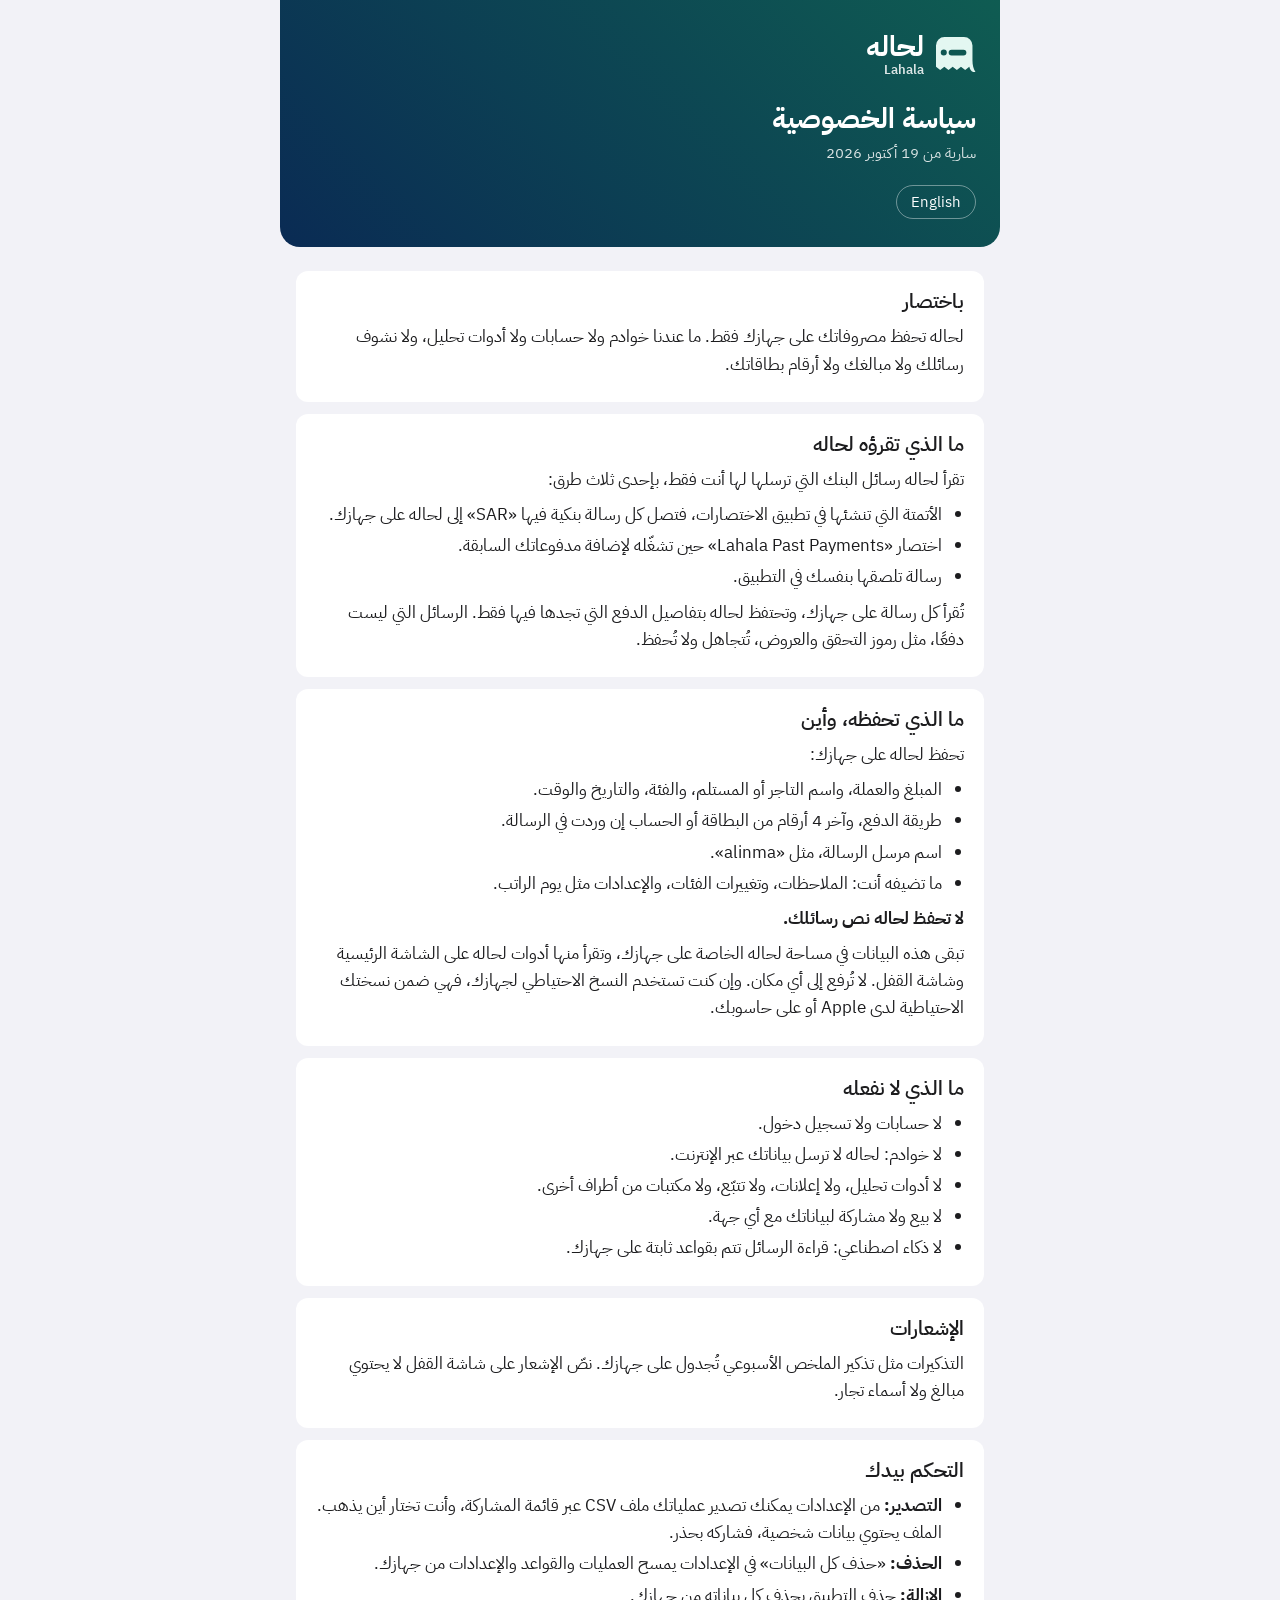
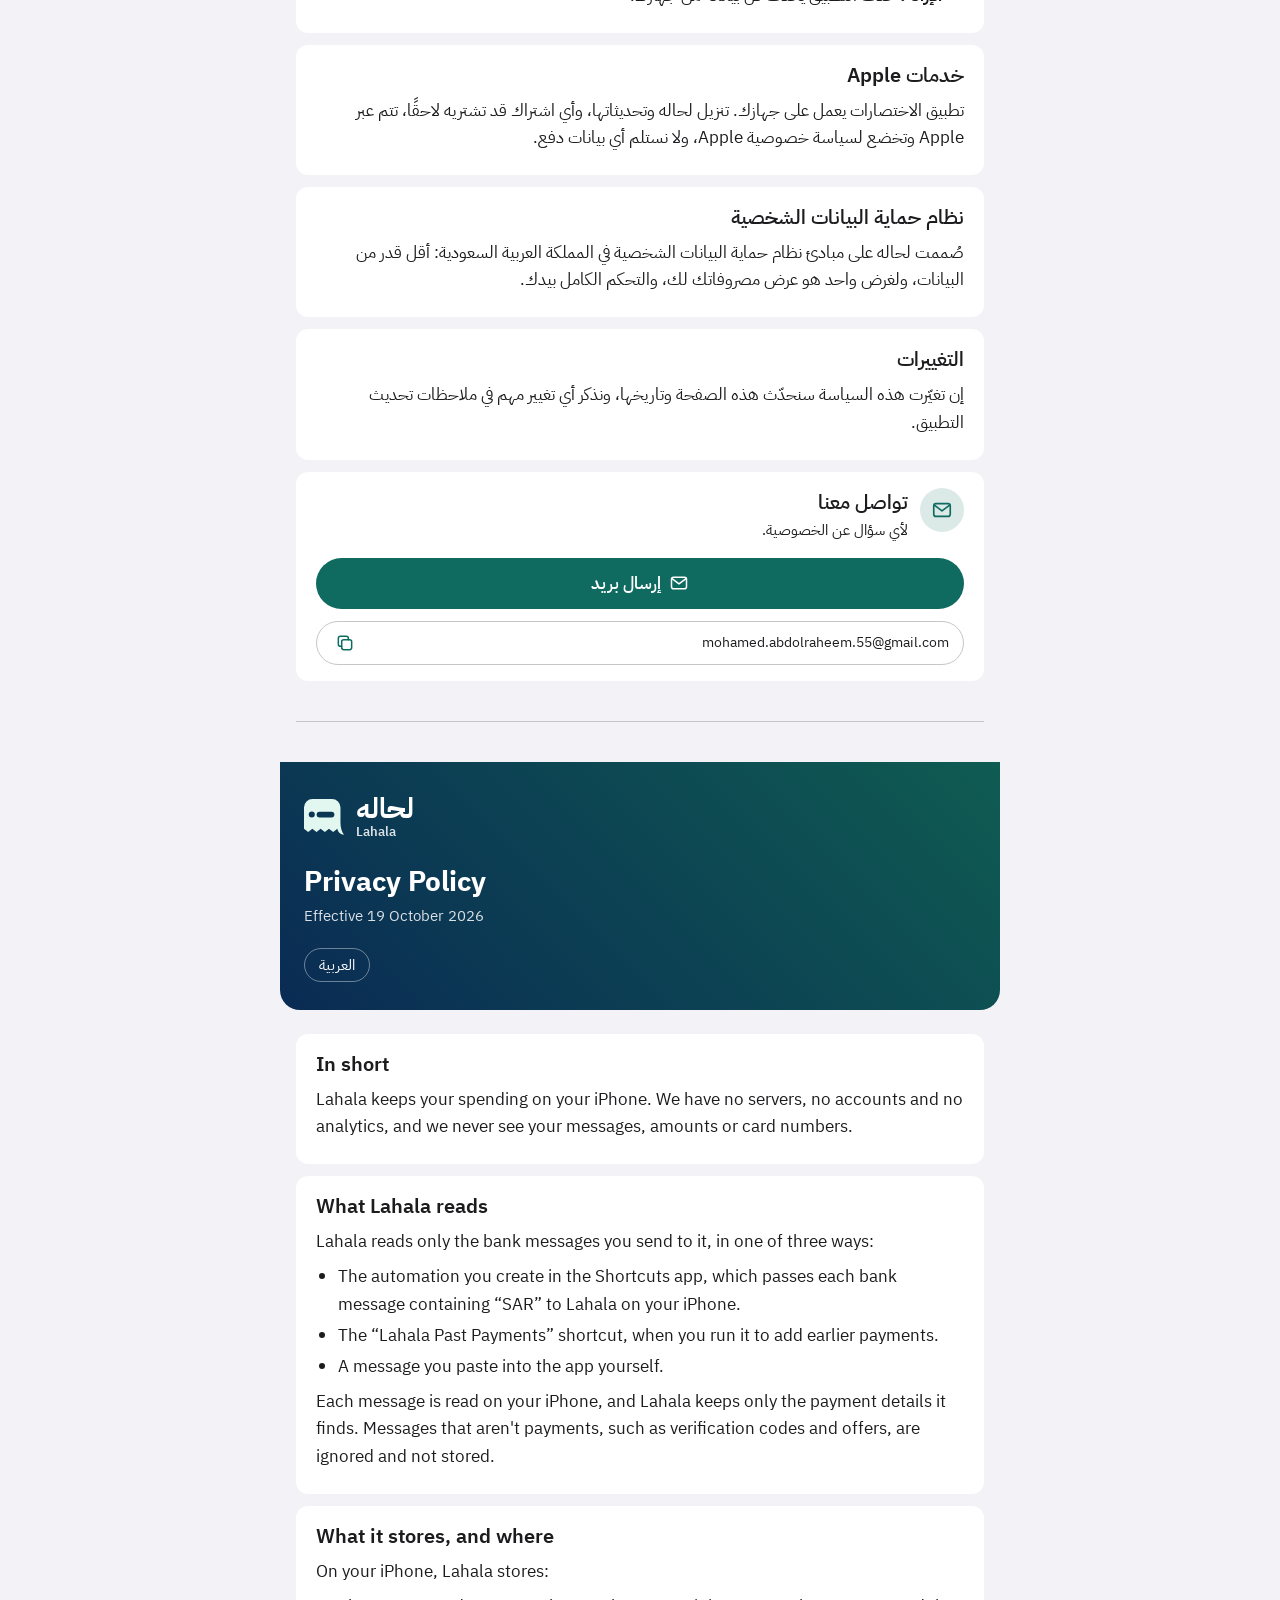
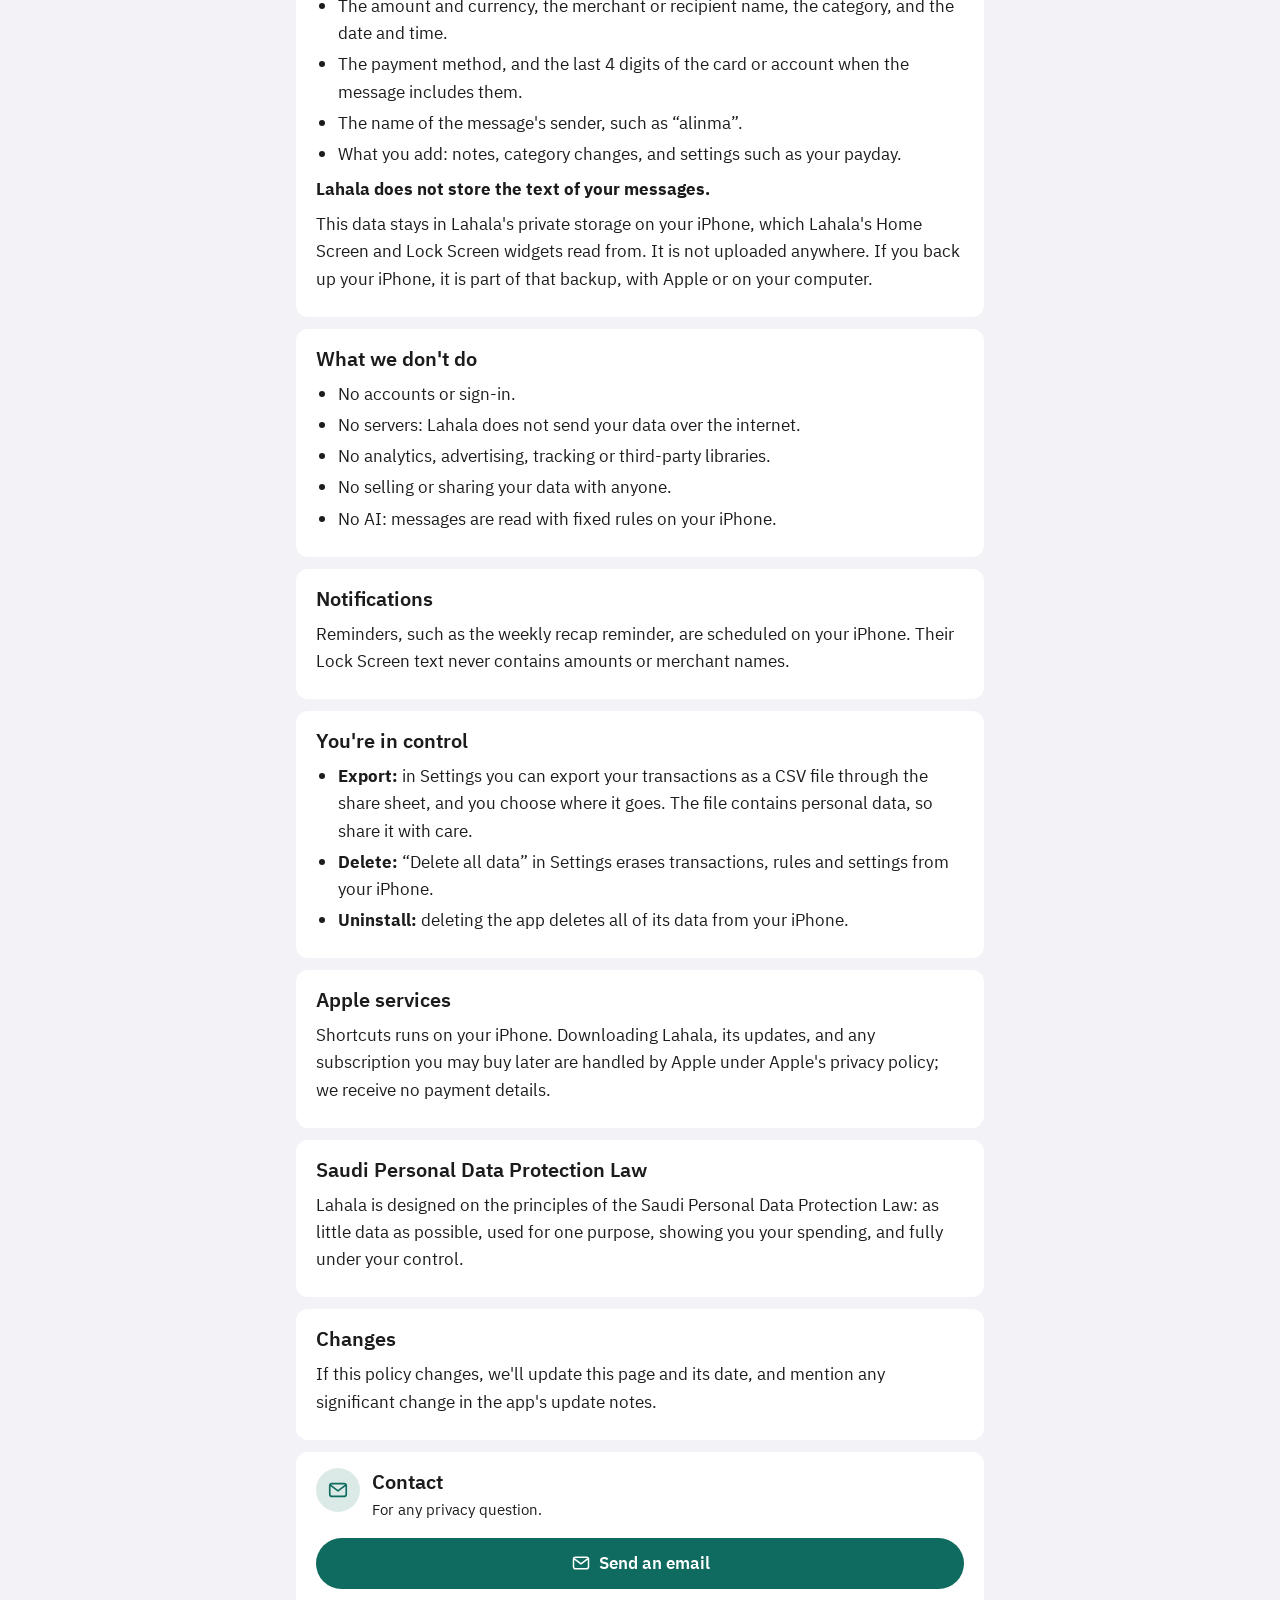
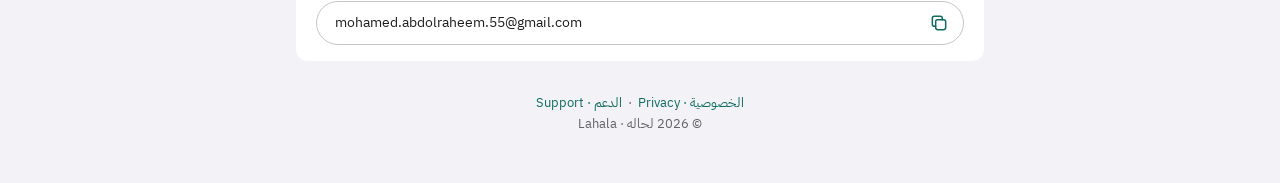
==== privacy/index.html @ e73dec68 "Privacy policy and support pages for Lahala" ====
<!doctype html>
<html lang="ar" dir="rtl">
<head>
<meta charset="utf-8">
<meta name="viewport" content="width=device-width, initial-scale=1">
<title>سياسة الخصوصية · لحاله | Lahala Privacy Policy</title>
<meta name="description" content="لحاله تحفظ مصروفاتك على جهازك فقط. Lahala keeps your spending on your iPhone.">
<link rel="preconnect" href="https://fonts.googleapis.com">
<link rel="preconnect" href="https://fonts.gstatic.com" crossorigin>
<link href="https://fonts.googleapis.com/css2?family=IBM+Plex+Sans+Arabic:wght@400;500;600;700&display=swap" rel="stylesheet">
<link rel="stylesheet" href="../assets/style.css">
</head>
<body>
<div class="page">

<main id="ar" dir="rtl" lang="ar">
  <header class="hero">
    <a class="brand" href="../">
      <svg viewBox="183 212 658 588" aria-hidden="true"><path fill-rule="evenodd" transform="translate(-29 0)" d="M 352 212 H 672 A 140 140 0 0 1 812 352 V 600 C 812 680 830 750 870 800 C 810 795 772 760 760 700 L 692 756 L 623 700 L 555 756 L 486 700 L 418 756 L 349 700 L 281 756 L 212 700 V 352 A 140 140 0 0 1 352 212 Z M 468 420 H 664 A 48 48 0 0 1 664 516 H 468 A 48 48 0 0 1 468 420 Z M 290 468 A 50 50 0 1 0 390 468 A 50 50 0 1 0 290 468 Z"/></svg>
      <span class="wordmark"><span class="ar">لحاله</span><span class="en">Lahala</span></span>
    </a>
    <h1>سياسة الخصوصية</h1>
    <p>سارية من 19 أكتوبر 2026</p>
    <nav class="lang-switch"><a href="#en" lang="en">English</a></nav>
  </header>

  <section class="card">
    <h2>باختصار</h2>
    <p>لحاله تحفظ مصروفاتك على جهازك فقط. ما عندنا خوادم ولا حسابات ولا أدوات تحليل، ولا نشوف رسائلك ولا مبالغك ولا أرقام بطاقاتك.</p>
  </section>

  <section class="card">
    <h2>ما الذي تقرؤه لحاله</h2>
    <p>تقرأ لحاله رسائل البنك التي ترسلها لها أنت فقط، بإحدى ثلاث طرق:</p>
    <ul>
      <li>الأتمتة التي تنشئها في تطبيق الاختصارات، فتصل كل رسالة بنكية فيها «SAR» إلى لحاله على جهازك.</li>
      <li>اختصار «<span class="ltr">Lahala Past Payments</span>» حين تشغّله لإضافة مدفوعاتك السابقة.</li>
      <li>رسالة تلصقها بنفسك في التطبيق.</li>
    </ul>
    <p>تُقرأ كل رسالة على جهازك، وتحتفظ لحاله بتفاصيل الدفع التي تجدها فيها فقط. الرسائل التي ليست دفعًا، مثل رموز التحقق والعروض، تُتجاهل ولا تُحفظ.</p>
  </section>

  <section class="card">
    <h2>ما الذي تحفظه، وأين</h2>
    <p>تحفظ لحاله على جهازك:</p>
    <ul>
      <li>المبلغ والعملة، واسم التاجر أو المستلم، والفئة، والتاريخ والوقت.</li>
      <li>طريقة الدفع، وآخر 4 أرقام من البطاقة أو الحساب إن وردت في الرسالة.</li>
      <li>اسم مرسل الرسالة، مثل «alinma».</li>
      <li>ما تضيفه أنت: الملاحظات، وتغييرات الفئات، والإعدادات مثل يوم الراتب.</li>
    </ul>
    <p><strong>لا تحفظ لحاله نص رسائلك.</strong></p>
    <p>تبقى هذه البيانات في مساحة لحاله الخاصة على جهازك، وتقرأ منها أدوات لحاله على الشاشة الرئيسية وشاشة القفل. لا تُرفع إلى أي مكان. وإن كنت تستخدم النسخ الاحتياطي لجهازك، فهي ضمن نسختك الاحتياطية لدى Apple أو على حاسوبك.</p>
  </section>

  <section class="card">
    <h2>ما الذي لا نفعله</h2>
    <ul>
      <li>لا حسابات ولا تسجيل دخول.</li>
      <li>لا خوادم: لحاله لا ترسل بياناتك عبر الإنترنت.</li>
      <li>لا أدوات تحليل، ولا إعلانات، ولا تتبّع، ولا مكتبات من أطراف أخرى.</li>
      <li>لا بيع ولا مشاركة لبياناتك مع أي جهة.</li>
      <li>لا ذكاء اصطناعي: قراءة الرسائل تتم بقواعد ثابتة على جهازك.</li>
    </ul>
  </section>

  <section class="card">
    <h2>الإشعارات</h2>
    <p>التذكيرات مثل تذكير الملخص الأسبوعي تُجدول على جهازك. نصّ الإشعار على شاشة القفل لا يحتوي مبالغ ولا أسماء تجار.</p>
  </section>

  <section class="card">
    <h2>التحكم بيدك</h2>
    <ul>
      <li><strong>التصدير:</strong> من الإعدادات يمكنك تصدير عملياتك ملف CSV عبر قائمة المشاركة، وأنت تختار أين يذهب. الملف يحتوي بيانات شخصية، فشاركه بحذر.</li>
      <li><strong>الحذف:</strong> «حذف كل البيانات» في الإعدادات يمسح العمليات والقواعد والإعدادات من جهازك.</li>
      <li><strong>الإزالة:</strong> حذف التطبيق يحذف كل بياناته من جهازك.</li>
    </ul>
  </section>

  <section class="card">
    <h2>خدمات Apple</h2>
    <p>تطبيق الاختصارات يعمل على جهازك. تنزيل لحاله وتحديثاتها، وأي اشتراك قد تشتريه لاحقًا، تتم عبر Apple وتخضع لسياسة خصوصية Apple، ولا نستلم أي بيانات دفع.</p>
  </section>

  <section class="card">
    <h2>نظام حماية البيانات الشخصية</h2>
    <p>صُممت لحاله على مبادئ نظام حماية البيانات الشخصية في المملكة العربية السعودية: أقل قدر من البيانات، ولغرض واحد هو عرض مصروفاتك لك، والتحكم الكامل بيدك.</p>
  </section>

  <section class="card">
    <h2>التغييرات</h2>
    <p>إن تغيّرت هذه السياسة سنحدّث هذه الصفحة وتاريخها، ونذكر أي تغيير مهم في ملاحظات تحديث التطبيق.</p>
  </section>

  <section class="card contact">
    <div class="contact-head">
      <span class="icon-circle"><svg viewBox="0 0 24 24" fill="none" stroke="currentColor" stroke-width="1.8" stroke-linecap="round" stroke-linejoin="round" aria-hidden="true"><rect x="3" y="5" width="18" height="14" rx="2.5"/><path d="m4 7 8 6 8-6"/></svg></span>
      <div><h2>تواصل معنا</h2><p class="muted">لأي سؤال عن الخصوصية.</p></div>
    </div>
    <a class="button block" href="mailto:mohamed.abdolraheem.55@gmail.com?subject=%D9%84%D8%AD%D8%A7%D9%84%D9%87%20-%20%D8%A7%D9%84%D8%AE%D8%B5%D9%88%D8%B5%D9%8A%D8%A9"><svg viewBox="0 0 24 24" fill="none" stroke="currentColor" stroke-width="1.8" stroke-linecap="round" stroke-linejoin="round" aria-hidden="true"><rect x="3" y="5" width="18" height="14" rx="2.5"/><path d="m4 7 8 6 8-6"/></svg><span>إرسال بريد</span></a>
    <button class="email-chip" type="button" data-email="mohamed.abdolraheem.55@gmail.com" data-done="تم النسخ ✓" aria-label="نسخ: mohamed.abdolraheem.55@gmail.com">
      <span class="address">mohamed.abdolraheem.55@gmail.com</span>
      <span class="copy"><svg class="copy-icon" viewBox="0 0 24 24" fill="none" stroke="currentColor" stroke-width="1.8" stroke-linecap="round" stroke-linejoin="round" aria-hidden="true"><rect x="8" y="8" width="12" height="12" rx="2.5"/><path d="M16 8V6.5A2.5 2.5 0 0 0 13.5 4h-7A2.5 2.5 0 0 0 4 6.5v7A2.5 2.5 0 0 0 6.5 16H8"/></svg><svg class="done-icon" viewBox="0 0 24 24" fill="none" stroke="currentColor" stroke-width="2.2" stroke-linecap="round" stroke-linejoin="round" aria-hidden="true"><path d="m5 12.5 4.5 4.5L19 7.5"/></svg></span>
    </button>
    
  </section>
</main>

<hr class="divider">

<section id="en" dir="ltr" lang="en">
  <header class="hero">
    <a class="brand" href="../">
      <svg viewBox="183 212 658 588" aria-hidden="true"><path fill-rule="evenodd" transform="translate(-29 0)" d="M 352 212 H 672 A 140 140 0 0 1 812 352 V 600 C 812 680 830 750 870 800 C 810 795 772 760 760 700 L 692 756 L 623 700 L 555 756 L 486 700 L 418 756 L 349 700 L 281 756 L 212 700 V 352 A 140 140 0 0 1 352 212 Z M 468 420 H 664 A 48 48 0 0 1 664 516 H 468 A 48 48 0 0 1 468 420 Z M 290 468 A 50 50 0 1 0 390 468 A 50 50 0 1 0 290 468 Z"/></svg>
      <span class="wordmark"><span class="ar" lang="ar">لحاله</span><span class="en">Lahala</span></span>
    </a>
    <h1>Privacy Policy</h1>
    <p>Effective 19 October 2026</p>
    <nav class="lang-switch"><a href="#ar" lang="ar">العربية</a></nav>
  </header>

  <section class="card">
    <h2>In short</h2>
    <p>Lahala keeps your spending on your iPhone. We have no servers, no accounts and no analytics, and we never see your messages, amounts or card numbers.</p>
  </section>

  <section class="card">
    <h2>What Lahala reads</h2>
    <p>Lahala reads only the bank messages you send to it, in one of three ways:</p>
    <ul>
      <li>The automation you create in the Shortcuts app, which passes each bank message containing “SAR” to Lahala on your iPhone.</li>
      <li>The “Lahala Past Payments” shortcut, when you run it to add earlier payments.</li>
      <li>A message you paste into the app yourself.</li>
    </ul>
    <p>Each message is read on your iPhone, and Lahala keeps only the payment details it finds. Messages that aren't payments, such as verification codes and offers, are ignored and not stored.</p>
  </section>

  <section class="card">
    <h2>What it stores, and where</h2>
    <p>On your iPhone, Lahala stores:</p>
    <ul>
      <li>The amount and currency, the merchant or recipient name, the category, and the date and time.</li>
      <li>The payment method, and the last 4 digits of the card or account when the message includes them.</li>
      <li>The name of the message's sender, such as “alinma”.</li>
      <li>What you add: notes, category changes, and settings such as your payday.</li>
    </ul>
    <p><strong>Lahala does not store the text of your messages.</strong></p>
    <p>This data stays in Lahala's private storage on your iPhone, which Lahala's Home Screen and Lock Screen widgets read from. It is not uploaded anywhere. If you back up your iPhone, it is part of that backup, with Apple or on your computer.</p>
  </section>

  <section class="card">
    <h2>What we don't do</h2>
    <ul>
      <li>No accounts or sign-in.</li>
      <li>No servers: Lahala does not send your data over the internet.</li>
      <li>No analytics, advertising, tracking or third-party libraries.</li>
      <li>No selling or sharing your data with anyone.</li>
      <li>No AI: messages are read with fixed rules on your iPhone.</li>
    </ul>
  </section>

  <section class="card">
    <h2>Notifications</h2>
    <p>Reminders, such as the weekly recap reminder, are scheduled on your iPhone. Their Lock Screen text never contains amounts or merchant names.</p>
  </section>

  <section class="card">
    <h2>You're in control</h2>
    <ul>
      <li><strong>Export:</strong> in Settings you can export your transactions as a CSV file through the share sheet, and you choose where it goes. The file contains personal data, so share it with care.</li>
      <li><strong>Delete:</strong> “Delete all data” in Settings erases transactions, rules and settings from your iPhone.</li>
      <li><strong>Uninstall:</strong> deleting the app deletes all of its data from your iPhone.</li>
    </ul>
  </section>

  <section class="card">
    <h2>Apple services</h2>
    <p>Shortcuts runs on your iPhone. Downloading Lahala, its updates, and any subscription you may buy later are handled by Apple under Apple's privacy policy; we receive no payment details.</p>
  </section>

  <section class="card">
    <h2>Saudi Personal Data Protection Law</h2>
    <p>Lahala is designed on the principles of the Saudi Personal Data Protection Law: as little data as possible, used for one purpose, showing you your spending, and fully under your control.</p>
  </section>

  <section class="card">
    <h2>Changes</h2>
    <p>If this policy changes, we'll update this page and its date, and mention any significant change in the app's update notes.</p>
  </section>

  <section class="card contact">
    <div class="contact-head">
      <span class="icon-circle"><svg viewBox="0 0 24 24" fill="none" stroke="currentColor" stroke-width="1.8" stroke-linecap="round" stroke-linejoin="round" aria-hidden="true"><rect x="3" y="5" width="18" height="14" rx="2.5"/><path d="m4 7 8 6 8-6"/></svg></span>
      <div><h2>Contact</h2><p class="muted">For any privacy question.</p></div>
    </div>
    <a class="button block" href="mailto:mohamed.abdolraheem.55@gmail.com?subject=Lahala%20privacy"><svg viewBox="0 0 24 24" fill="none" stroke="currentColor" stroke-width="1.8" stroke-linecap="round" stroke-linejoin="round" aria-hidden="true"><rect x="3" y="5" width="18" height="14" rx="2.5"/><path d="m4 7 8 6 8-6"/></svg><span>Send an email</span></a>
    <button class="email-chip" type="button" data-email="mohamed.abdolraheem.55@gmail.com" data-done="Copied ✓" aria-label="Copy: mohamed.abdolraheem.55@gmail.com">
      <span class="address">mohamed.abdolraheem.55@gmail.com</span>
      <span class="copy"><svg class="copy-icon" viewBox="0 0 24 24" fill="none" stroke="currentColor" stroke-width="1.8" stroke-linecap="round" stroke-linejoin="round" aria-hidden="true"><rect x="8" y="8" width="12" height="12" rx="2.5"/><path d="M16 8V6.5A2.5 2.5 0 0 0 13.5 4h-7A2.5 2.5 0 0 0 4 6.5v7A2.5 2.5 0 0 0 6.5 16H8"/></svg><svg class="done-icon" viewBox="0 0 24 24" fill="none" stroke="currentColor" stroke-width="2.2" stroke-linecap="round" stroke-linejoin="round" aria-hidden="true"><path d="m5 12.5 4.5 4.5L19 7.5"/></svg></span>
    </button>
    
  </section>
</section>

<footer><a href="../privacy/">الخصوصية · Privacy</a> &nbsp;·&nbsp; <a href="../support/">الدعم · Support</a><br>© 2026 لحاله · Lahala</footer>
</div>
<script src="../assets/copy.js"></script>
</body>
</html>
---- assets/style.css ----
/* Lahala design system (docs/design-system.md in the app repo): tokens, Plex, 4-pt grid. */
:root {
  --background: #f2f2f7;
  --surface: #ffffff;
  --separator: #c6c6c8;
  --text-primary: #1c1c1e;
  --text-secondary: #636366;
  --accent: #0f6b5f;
  --on-accent: #ffffff;
  --brand-deep: #0f5c52;
  --brand-navy: #0a2b54;
  --brand-mint: #e3f7f1;
  --radius-card: 12px;
  --radius-hero: 20px;
}

@media (prefers-color-scheme: dark) {
  :root {
    --background: #000000;
    --surface: #1c1c1e;
    --separator: #38383a;
    --text-primary: #ffffff;
    --text-secondary: #aeaeb2;
    --accent: #4cc4ad;
    --on-accent: #04221d;
  }
}

* { box-sizing: border-box; }

html { -webkit-text-size-adjust: 100%; }

body {
  margin: 0;
  background: var(--background);
  color: var(--text-primary);
  font-family: "IBM Plex Sans Arabic", -apple-system, system-ui, sans-serif;
  font-size: 17px;
  line-height: 1.6;
}

a { color: var(--accent); text-decoration: none; }
a:hover { text-decoration: underline; }

.page { max-width: 720px; margin: 0 auto; padding: 0 16px 48px; }

/* Brand header: the recap card's gradient, mirrored by direction like the app's. */
.hero {
  background: linear-gradient(135deg, var(--brand-deep), var(--brand-navy));
  color: #ffffff;
  border-radius: 0 0 var(--radius-hero) var(--radius-hero);
  padding: 32px 24px 28px;
  margin: 0 -16px 24px;
}
[dir="rtl"] .hero { background: linear-gradient(225deg, var(--brand-deep), var(--brand-navy)); }

.brand { display: flex; align-items: center; gap: 12px; color: #ffffff; }
.brand svg { width: 40px; height: auto; fill: var(--brand-mint); flex: none; }
.wordmark { display: flex; flex-direction: column; line-height: 1.1; }
.wordmark .ar { font-weight: 700; font-size: 28px; }
.wordmark .en { font-weight: 600; font-size: 13px; opacity: 0.85; }

.hero h1 { font-size: 28px; font-weight: 700; margin: 24px 0 4px; line-height: 1.3; }
.hero p { margin: 0; opacity: 0.85; font-size: 15px; }

.lang-switch { display: flex; gap: 8px; margin-top: 20px; }
.lang-switch a {
  color: #ffffff;
  border: 1px solid rgba(255, 255, 255, 0.4);
  border-radius: 999px;
  padding: 4px 14px;
  font-size: 15px;
}
.lang-switch a:hover { background: rgba(255, 255, 255, 0.12); text-decoration: none; }

.card {
  background: var(--surface);
  border-radius: var(--radius-card);
  padding: 16px 20px;
  margin-bottom: 12px;
}
.card h2 { font-size: 20px; font-weight: 600; margin: 0 0 8px; line-height: 1.4; }
.card h3 { font-size: 17px; font-weight: 600; margin: 16px 0 4px; }
.card p, .card li { color: var(--text-primary); }
.card p { margin: 0 0 8px; }
.card ul { margin: 0 0 8px; padding-inline-start: 22px; }
.card li { margin-bottom: 4px; }
.muted { color: var(--text-secondary); font-size: 15px; }

.section-title {
  color: var(--text-secondary);
  font-size: 15px;
  font-weight: 500;
  margin: 28px 4px 8px;
}

.button {
  display: inline-block;
  background: var(--accent);
  color: var(--on-accent);
  font-weight: 600;
  border-radius: 999px;
  padding: 12px 24px;
  min-height: 44px;
}
.button:hover { text-decoration: none; opacity: 0.9; }

.links { display: grid; gap: 12px; }
.link-card { display: flex; align-items: center; justify-content: space-between; color: var(--text-primary); }
.link-card:hover { text-decoration: none; }
.link-card .chevron { color: var(--text-secondary); }
[dir="rtl"] .link-card .chevron { transform: scaleX(-1); }

.divider { border: 0; border-top: 1px solid var(--separator); margin: 40px 0; }

footer { text-align: center; color: var(--text-secondary); font-size: 13px; margin-top: 32px; }

.ltr { direction: ltr; unicode-bidi: isolate; }

/* Contact card: icon and title, a full-width mail button, a tap-to-copy email chip, a hint. */
.contact-head { display: flex; align-items: flex-start; gap: 12px; margin-bottom: 16px; }
.contact-head h2 { margin: 0 0 2px; }
.contact-head p { margin: 0; }
.icon-circle {
  flex: none;
  width: 44px;
  height: 44px;
  border-radius: 50%;
  display: grid;
  place-items: center;
  background: color-mix(in srgb, var(--accent) 15%, transparent);
  color: var(--accent);
}
.icon-circle svg { width: 22px; height: 22px; }

.button.block { display: flex; align-items: center; justify-content: center; gap: 8px; width: 100%; }
.button svg { width: 20px; height: 20px; }

.email-chip {
  display: flex;
  align-items: center;
  justify-content: space-between;
  gap: 12px;
  width: 100%;
  min-height: 44px;
  margin-top: 12px;
  padding: 10px 14px 10px 18px;
  border: 1px solid var(--separator);
  border-radius: 999px;
  background: transparent;
  color: var(--text-primary);
  font: inherit;
  font-size: 14px;
  cursor: pointer;
}
.email-chip:hover { border-color: var(--accent); }
.email-chip .address { direction: ltr; unicode-bidi: isolate; overflow: hidden; text-overflow: ellipsis; white-space: nowrap; }
.email-chip .copy { display: grid; place-items: center; color: var(--accent); flex: none; }
.email-chip .copy svg { width: 20px; height: 20px; grid-area: 1 / 1; }
.email-chip .done-icon { visibility: hidden; }
.email-chip.copied { border-color: var(--accent); }
.email-chip.copied .copy-icon { visibility: hidden; }
.email-chip.copied .done-icon { visibility: visible; }

.card .hint {
  margin: 16px 0 0;
  padding-top: 12px;
  border-top: 1px solid var(--separator);
  color: var(--text-secondary);
  font-size: 15px;
}
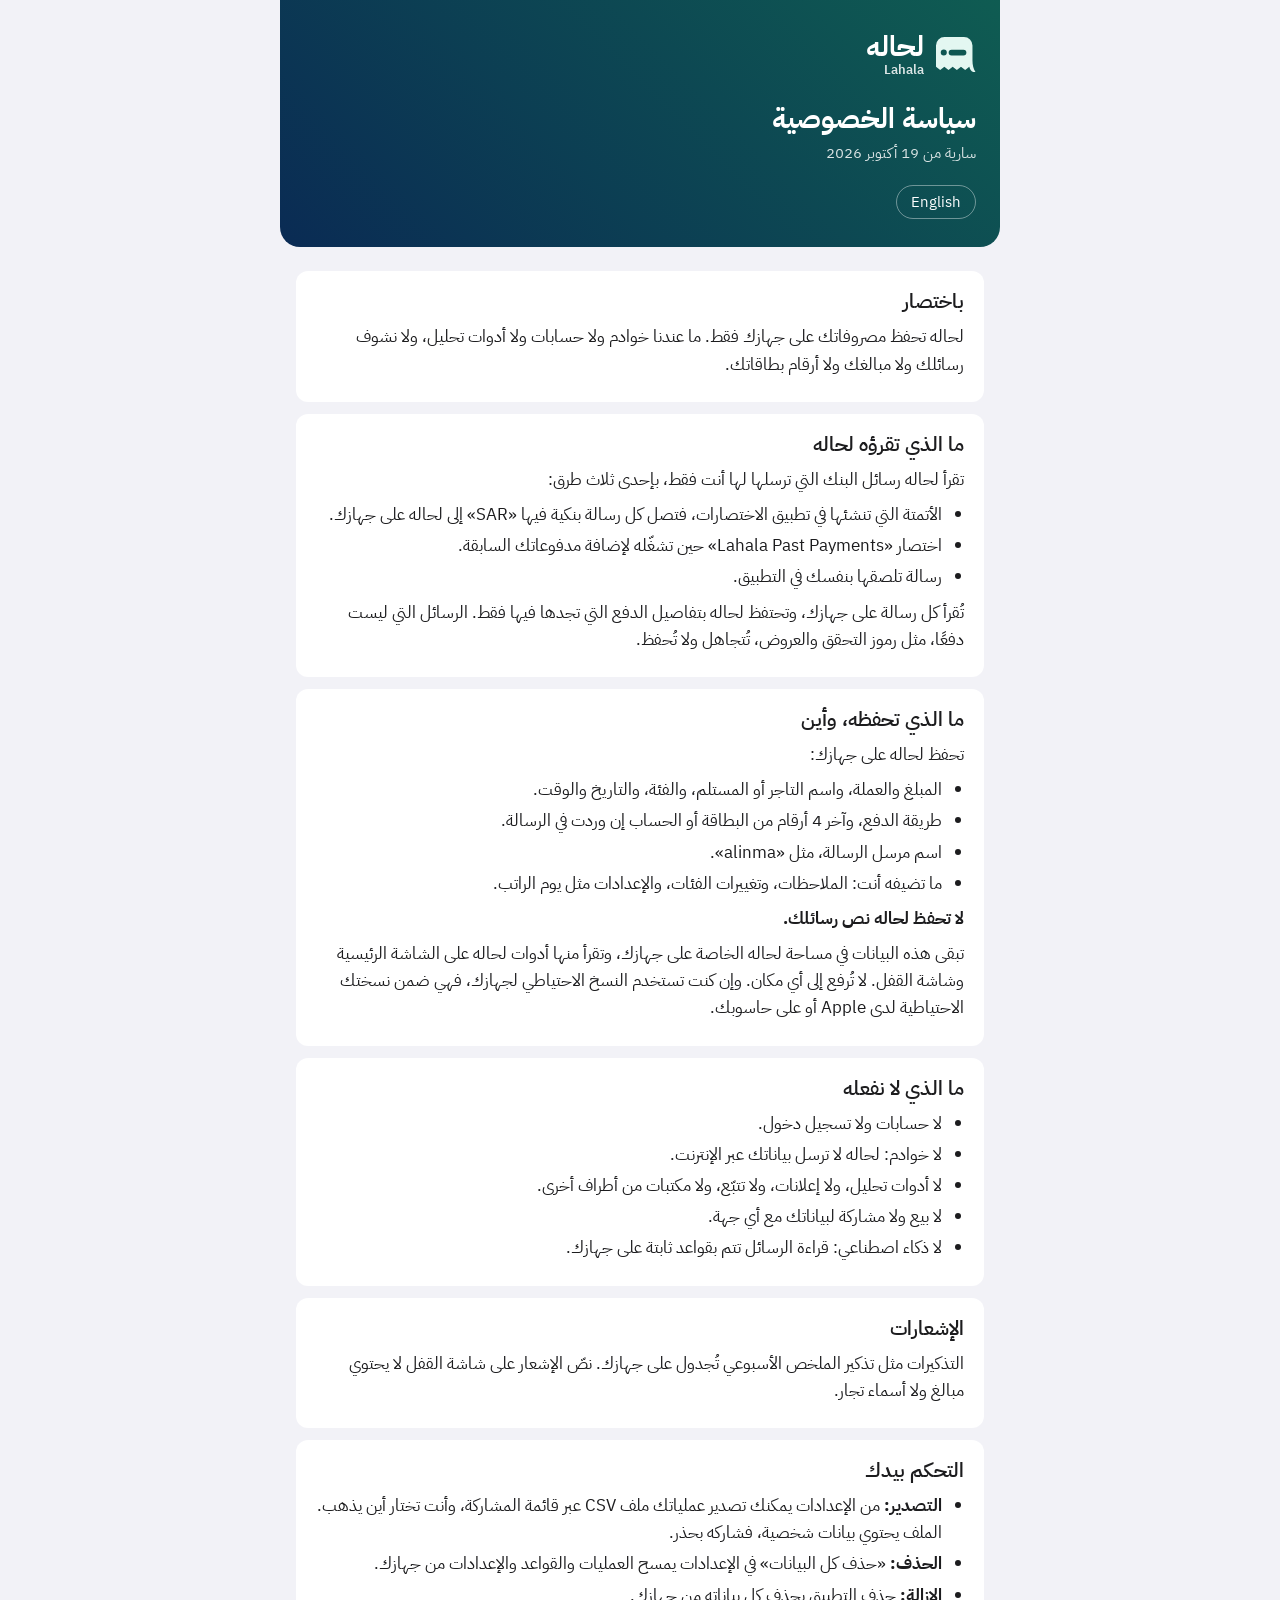
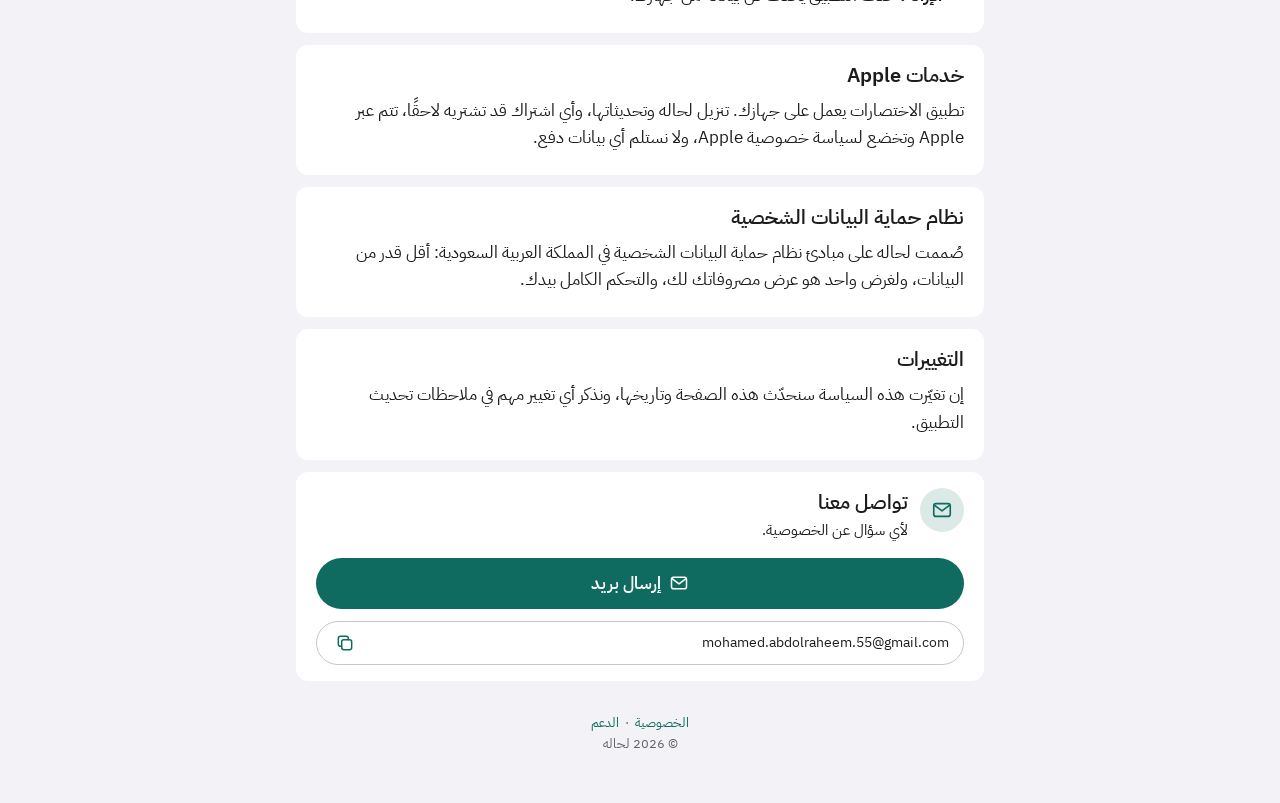
==== commit d24cda72: "One language per page, with a switch to the other" ====
--- a/privacy/index.html
+++ b/privacy/index.html
@@ -3,8 +3,8 @@
 <head>
 <meta charset="utf-8">
 <meta name="viewport" content="width=device-width, initial-scale=1">
-<title>سياسة الخصوصية · لحاله | Lahala Privacy Policy</title>
-<meta name="description" content="لحاله تحفظ مصروفاتك على جهازك فقط. Lahala keeps your spending on your iPhone.">
+<title>سياسة الخصوصية · لحاله</title>
+<meta name="description" content="لحاله تحفظ مصروفاتك على جهازك فقط.">
 <link rel="preconnect" href="https://fonts.googleapis.com">
 <link rel="preconnect" href="https://fonts.gstatic.com" crossorigin>
 <link href="https://fonts.googleapis.com/css2?family=IBM+Plex+Sans+Arabic:wght@400;500;600;700&display=swap" rel="stylesheet">
@@ -12,7 +12,6 @@
 </head>
 <body>
 <div class="page">
-
 <main id="ar" dir="rtl" lang="ar">
   <header class="hero">
     <a class="brand" href="../">
@@ -21,7 +20,7 @@
     </a>
     <h1>سياسة الخصوصية</h1>
     <p>سارية من 19 أكتوبر 2026</p>
-    <nav class="lang-switch"><a href="#en" lang="en">English</a></nav>
+    <nav class="lang-switch"><a href="en/" lang="en">English</a></nav>
   </header>
 
   <section class="card">
@@ -106,104 +105,7 @@
     
   </section>
 </main>
-
-<hr class="divider">
-
-<section id="en" dir="ltr" lang="en">
-  <header class="hero">
-    <a class="brand" href="../">
-      <svg viewBox="183 212 658 588" aria-hidden="true"><path fill-rule="evenodd" transform="translate(-29 0)" d="M 352 212 H 672 A 140 140 0 0 1 812 352 V 600 C 812 680 830 750 870 800 C 810 795 772 760 760 700 L 692 756 L 623 700 L 555 756 L 486 700 L 418 756 L 349 700 L 281 756 L 212 700 V 352 A 140 140 0 0 1 352 212 Z M 468 420 H 664 A 48 48 0 0 1 664 516 H 468 A 48 48 0 0 1 468 420 Z M 290 468 A 50 50 0 1 0 390 468 A 50 50 0 1 0 290 468 Z"/></svg>
-      <span class="wordmark"><span class="ar" lang="ar">لحاله</span><span class="en">Lahala</span></span>
-    </a>
-    <h1>Privacy Policy</h1>
-    <p>Effective 19 October 2026</p>
-    <nav class="lang-switch"><a href="#ar" lang="ar">العربية</a></nav>
-  </header>
-
-  <section class="card">
-    <h2>In short</h2>
-    <p>Lahala keeps your spending on your iPhone. We have no servers, no accounts and no analytics, and we never see your messages, amounts or card numbers.</p>
-  </section>
-
-  <section class="card">
-    <h2>What Lahala reads</h2>
-    <p>Lahala reads only the bank messages you send to it, in one of three ways:</p>
-    <ul>
-      <li>The automation you create in the Shortcuts app, which passes each bank message containing “SAR” to Lahala on your iPhone.</li>
-      <li>The “Lahala Past Payments” shortcut, when you run it to add earlier payments.</li>
-      <li>A message you paste into the app yourself.</li>
-    </ul>
-    <p>Each message is read on your iPhone, and Lahala keeps only the payment details it finds. Messages that aren't payments, such as verification codes and offers, are ignored and not stored.</p>
-  </section>
-
-  <section class="card">
-    <h2>What it stores, and where</h2>
-    <p>On your iPhone, Lahala stores:</p>
-    <ul>
-      <li>The amount and currency, the merchant or recipient name, the category, and the date and time.</li>
-      <li>The payment method, and the last 4 digits of the card or account when the message includes them.</li>
-      <li>The name of the message's sender, such as “alinma”.</li>
-      <li>What you add: notes, category changes, and settings such as your payday.</li>
-    </ul>
-    <p><strong>Lahala does not store the text of your messages.</strong></p>
-    <p>This data stays in Lahala's private storage on your iPhone, which Lahala's Home Screen and Lock Screen widgets read from. It is not uploaded anywhere. If you back up your iPhone, it is part of that backup, with Apple or on your computer.</p>
-  </section>
-
-  <section class="card">
-    <h2>What we don't do</h2>
-    <ul>
-      <li>No accounts or sign-in.</li>
-      <li>No servers: Lahala does not send your data over the internet.</li>
-      <li>No analytics, advertising, tracking or third-party libraries.</li>
-      <li>No selling or sharing your data with anyone.</li>
-      <li>No AI: messages are read with fixed rules on your iPhone.</li>
-    </ul>
-  </section>
-
-  <section class="card">
-    <h2>Notifications</h2>
-    <p>Reminders, such as the weekly recap reminder, are scheduled on your iPhone. Their Lock Screen text never contains amounts or merchant names.</p>
-  </section>
-
-  <section class="card">
-    <h2>You're in control</h2>
-    <ul>
-      <li><strong>Export:</strong> in Settings you can export your transactions as a CSV file through the share sheet, and you choose where it goes. The file contains personal data, so share it with care.</li>
-      <li><strong>Delete:</strong> “Delete all data” in Settings erases transactions, rules and settings from your iPhone.</li>
-      <li><strong>Uninstall:</strong> deleting the app deletes all of its data from your iPhone.</li>
-    </ul>
-  </section>
-
-  <section class="card">
-    <h2>Apple services</h2>
-    <p>Shortcuts runs on your iPhone. Downloading Lahala, its updates, and any subscription you may buy later are handled by Apple under Apple's privacy policy; we receive no payment details.</p>
-  </section>
-
-  <section class="card">
-    <h2>Saudi Personal Data Protection Law</h2>
-    <p>Lahala is designed on the principles of the Saudi Personal Data Protection Law: as little data as possible, used for one purpose, showing you your spending, and fully under your control.</p>
-  </section>
-
-  <section class="card">
-    <h2>Changes</h2>
-    <p>If this policy changes, we'll update this page and its date, and mention any significant change in the app's update notes.</p>
-  </section>
-
-  <section class="card contact">
-    <div class="contact-head">
-      <span class="icon-circle"><svg viewBox="0 0 24 24" fill="none" stroke="currentColor" stroke-width="1.8" stroke-linecap="round" stroke-linejoin="round" aria-hidden="true"><rect x="3" y="5" width="18" height="14" rx="2.5"/><path d="m4 7 8 6 8-6"/></svg></span>
-      <div><h2>Contact</h2><p class="muted">For any privacy question.</p></div>
-    </div>
-    <a class="button block" href="mailto:mohamed.abdolraheem.55@gmail.com?subject=Lahala%20privacy"><svg viewBox="0 0 24 24" fill="none" stroke="currentColor" stroke-width="1.8" stroke-linecap="round" stroke-linejoin="round" aria-hidden="true"><rect x="3" y="5" width="18" height="14" rx="2.5"/><path d="m4 7 8 6 8-6"/></svg><span>Send an email</span></a>
-    <button class="email-chip" type="button" data-email="mohamed.abdolraheem.55@gmail.com" data-done="Copied ✓" aria-label="Copy: mohamed.abdolraheem.55@gmail.com">
-      <span class="address">mohamed.abdolraheem.55@gmail.com</span>
-      <span class="copy"><svg class="copy-icon" viewBox="0 0 24 24" fill="none" stroke="currentColor" stroke-width="1.8" stroke-linecap="round" stroke-linejoin="round" aria-hidden="true"><rect x="8" y="8" width="12" height="12" rx="2.5"/><path d="M16 8V6.5A2.5 2.5 0 0 0 13.5 4h-7A2.5 2.5 0 0 0 4 6.5v7A2.5 2.5 0 0 0 6.5 16H8"/></svg><svg class="done-icon" viewBox="0 0 24 24" fill="none" stroke="currentColor" stroke-width="2.2" stroke-linecap="round" stroke-linejoin="round" aria-hidden="true"><path d="m5 12.5 4.5 4.5L19 7.5"/></svg></span>
-    </button>
-    
-  </section>
-</section>
-
-<footer><a href="../privacy/">الخصوصية · Privacy</a> &nbsp;·&nbsp; <a href="../support/">الدعم · Support</a><br>© 2026 لحاله · Lahala</footer>
+<footer><a href="../privacy/">الخصوصية</a> &nbsp;·&nbsp; <a href="../support/">الدعم</a><br>© 2026 لحاله</footer>
 </div>
 <script src="../assets/copy.js"></script>
 </body>
--- a/assets/style.css
+++ b/assets/style.css
@@ -111,7 +111,6 @@
 .link-card .chevron { color: var(--text-secondary); }
 [dir="rtl"] .link-card .chevron { transform: scaleX(-1); }
 
-.divider { border: 0; border-top: 1px solid var(--separator); margin: 40px 0; }
 
 footer { text-align: center; color: var(--text-secondary); font-size: 13px; margin-top: 32px; }
 
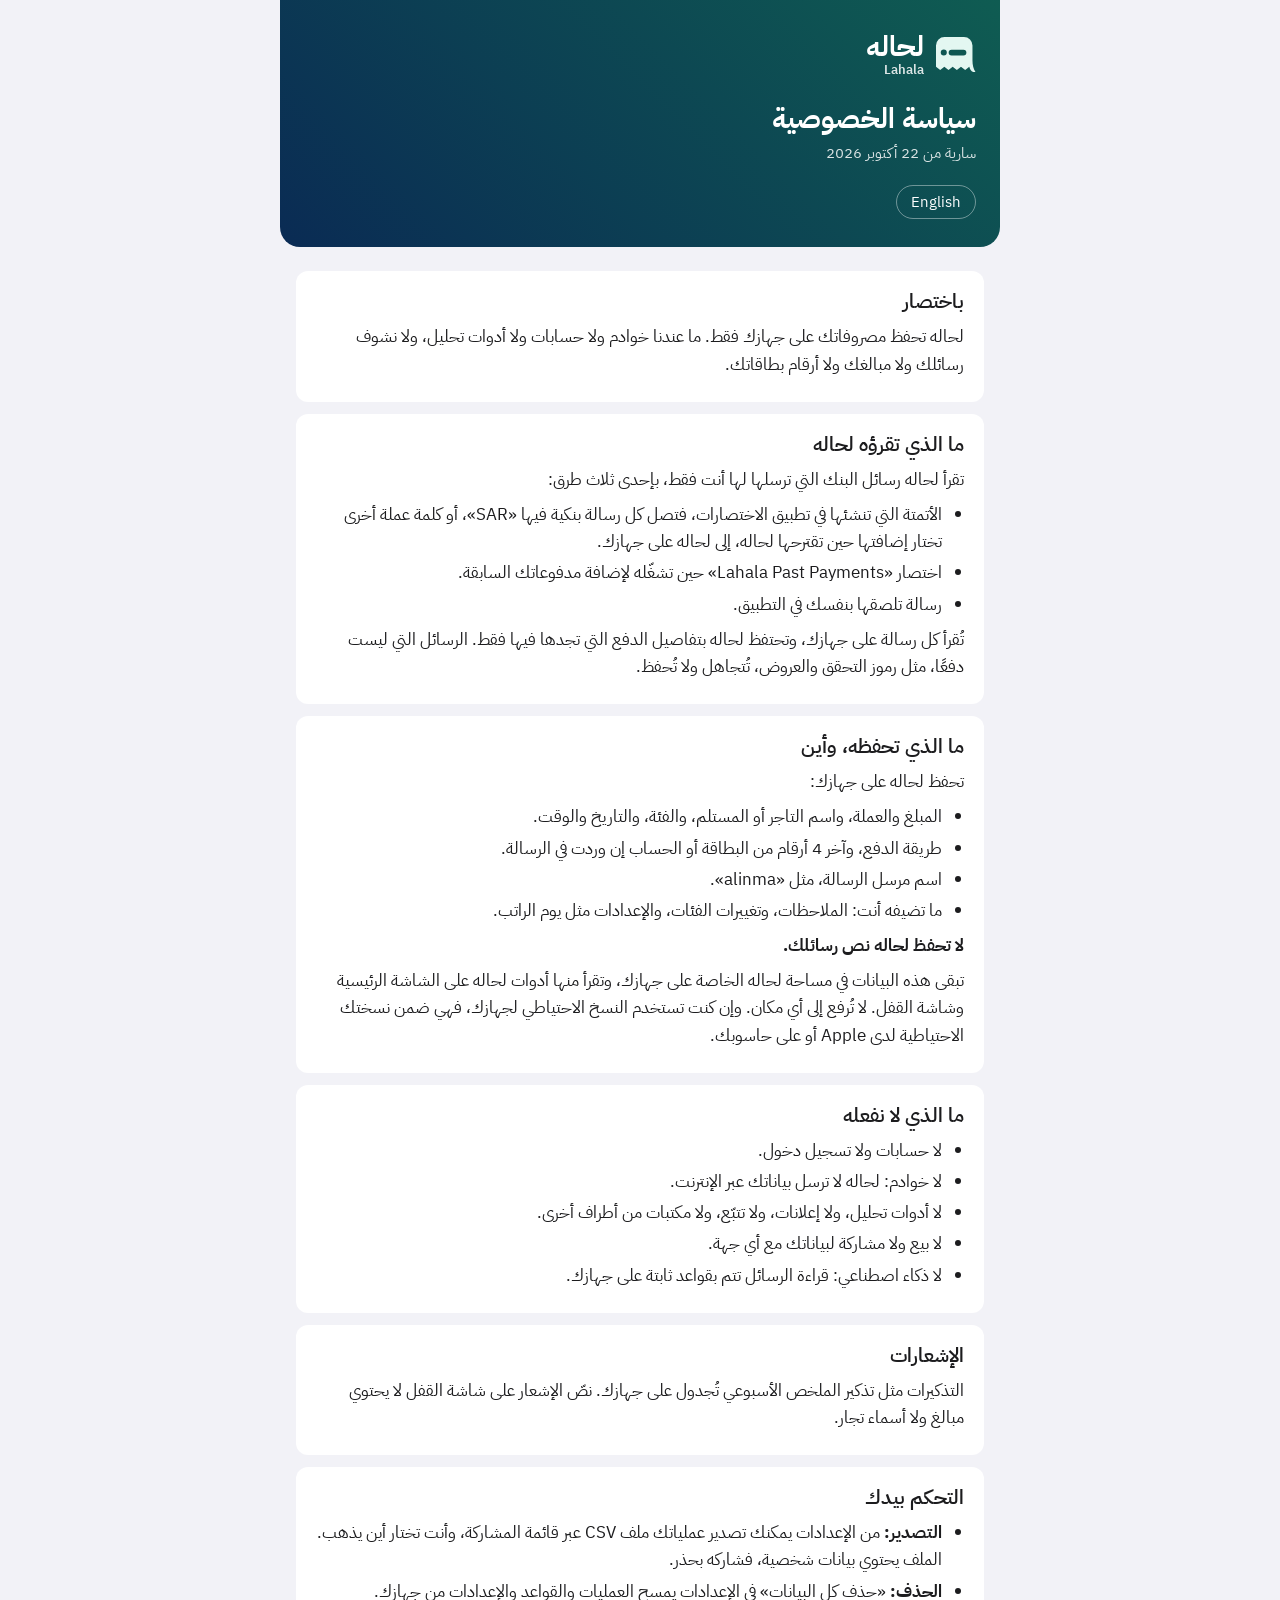
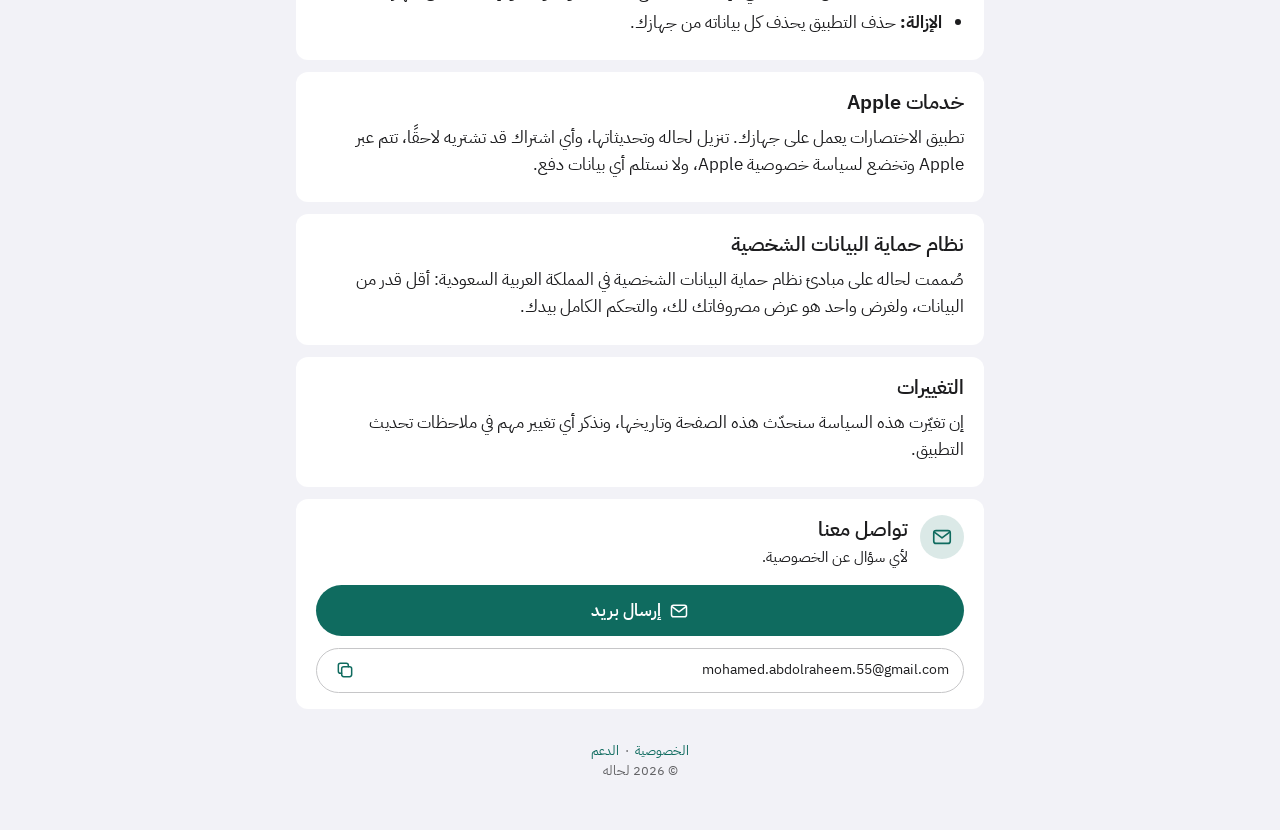
==== commit 96c52423: "Privacy and support mention a second currency word automation" ====
--- a/privacy/index.html
+++ b/privacy/index.html
@@ -19,7 +19,7 @@
       <span class="wordmark"><span class="ar">لحاله</span><span class="en">Lahala</span></span>
     </a>
     <h1>سياسة الخصوصية</h1>
-    <p>سارية من 19 أكتوبر 2026</p>
+    <p>سارية من 22 أكتوبر 2026</p>
     <nav class="lang-switch"><a href="en/" lang="en">English</a></nav>
   </header>
 
@@ -32,7 +32,7 @@
     <h2>ما الذي تقرؤه لحاله</h2>
     <p>تقرأ لحاله رسائل البنك التي ترسلها لها أنت فقط، بإحدى ثلاث طرق:</p>
     <ul>
-      <li>الأتمتة التي تنشئها في تطبيق الاختصارات، فتصل كل رسالة بنكية فيها «SAR» إلى لحاله على جهازك.</li>
+      <li>الأتمتة التي تنشئها في تطبيق الاختصارات، فتصل كل رسالة بنكية فيها «SAR»، أو كلمة عملة أخرى تختار إضافتها حين تقترحها لحاله، إلى لحاله على جهازك.</li>
       <li>اختصار «<span class="ltr">Lahala Past Payments</span>» حين تشغّله لإضافة مدفوعاتك السابقة.</li>
       <li>رسالة تلصقها بنفسك في التطبيق.</li>
     </ul>
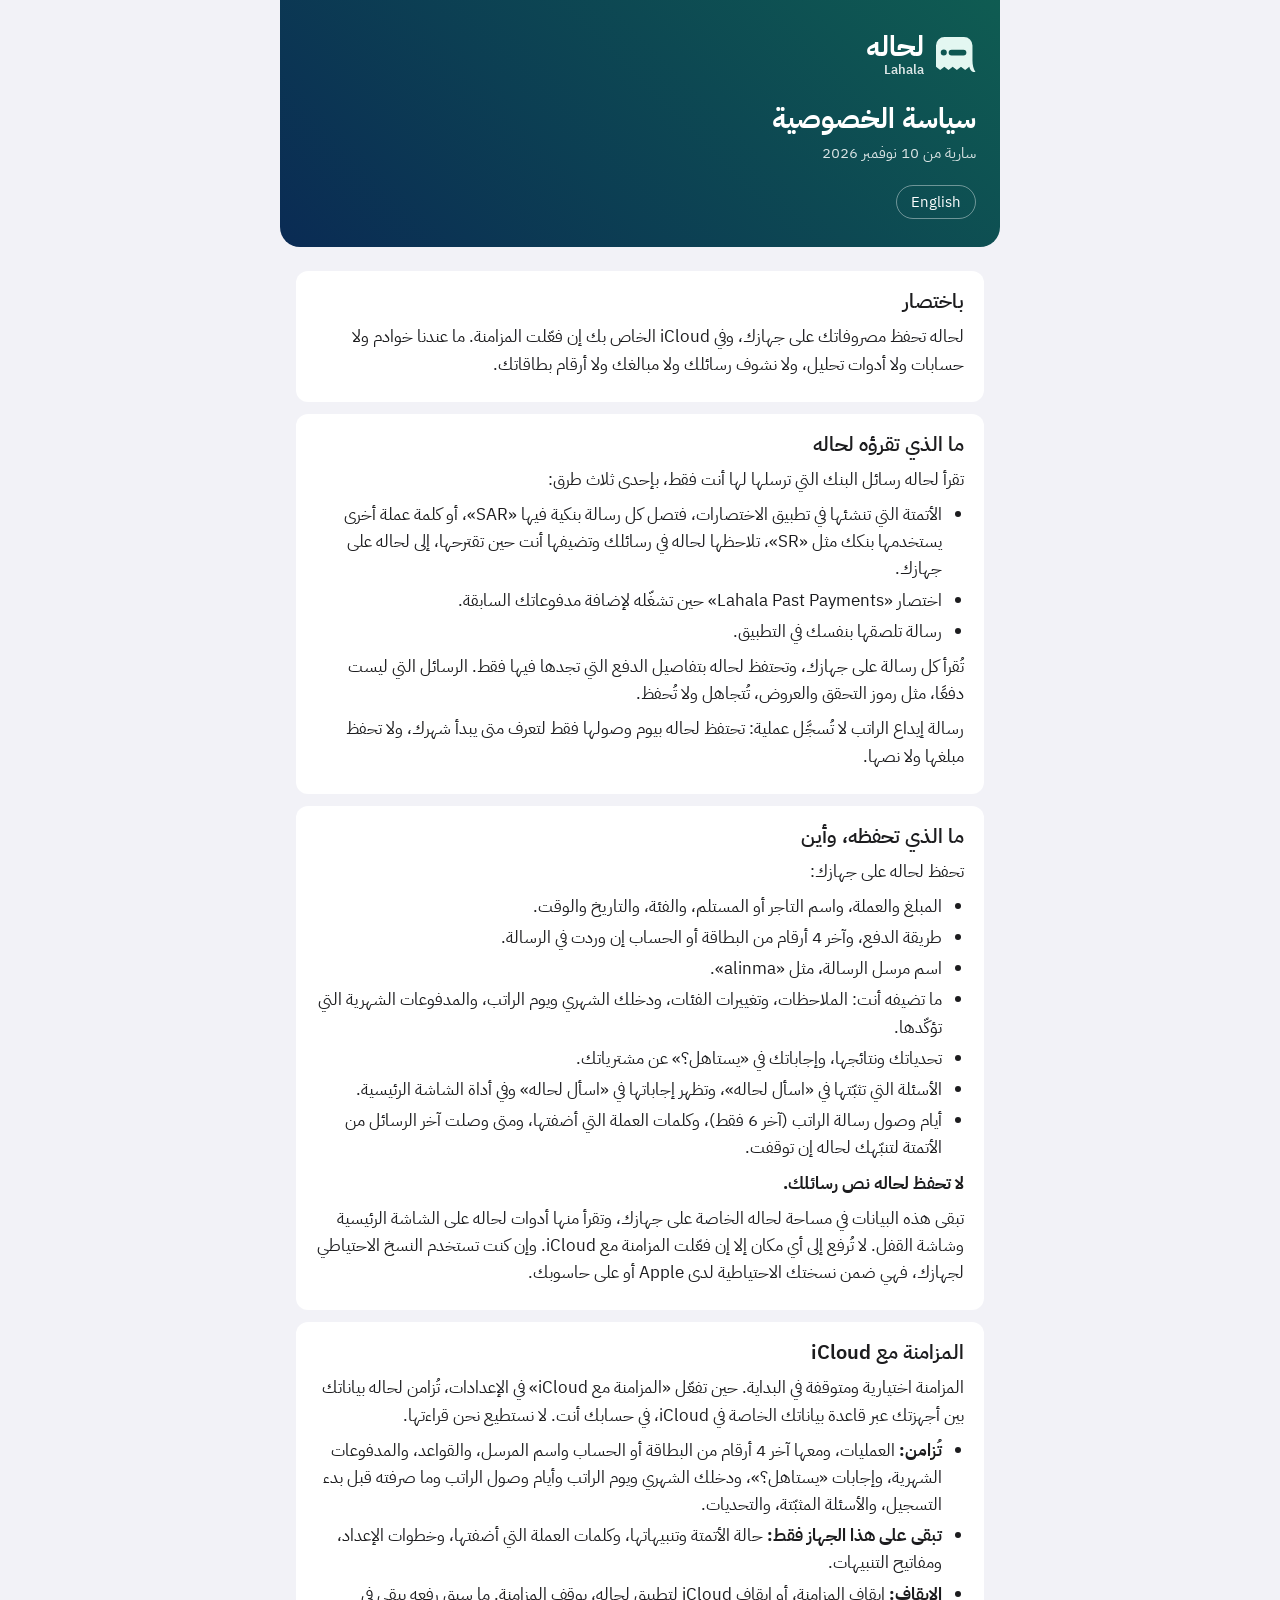
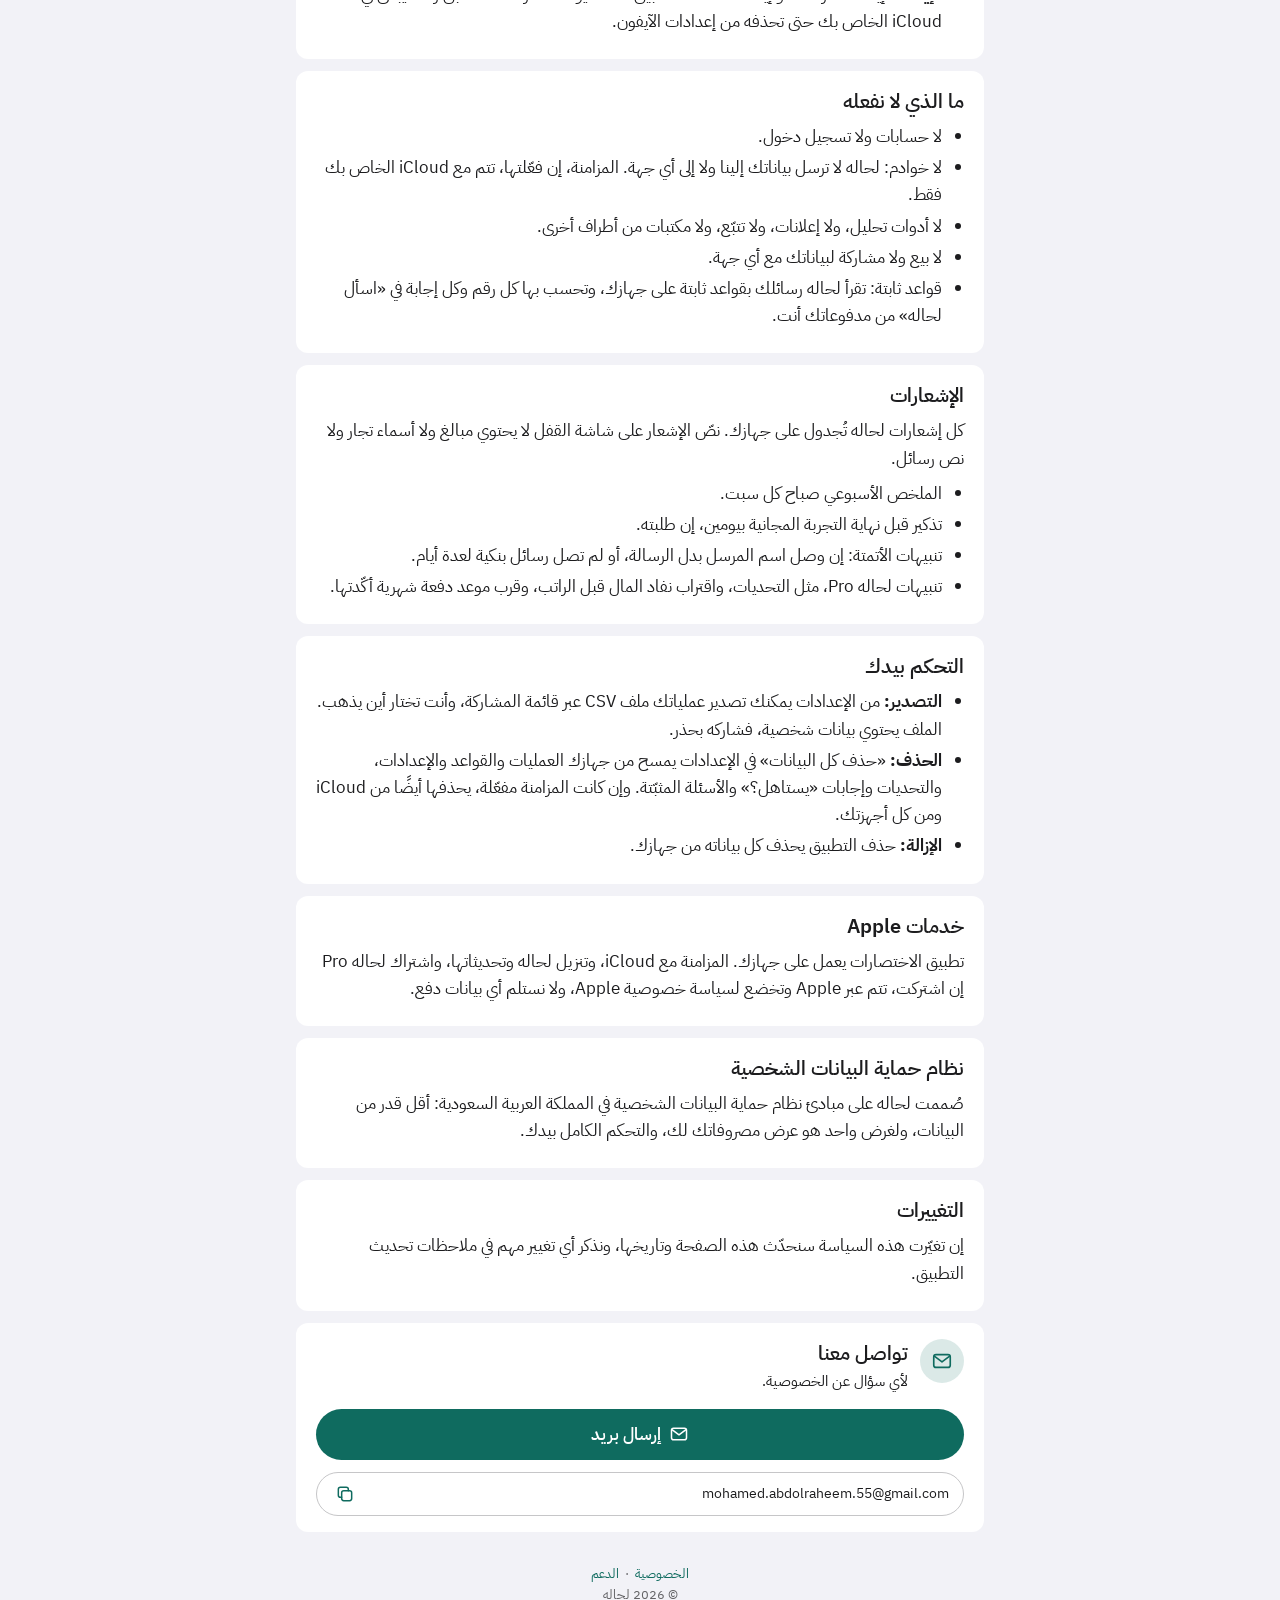
==== commit ce0f4e1c: "Privacy policy covers iCloud sync, income, challenges, Worth it?, Ask Lahala, salary days and new no" ====
--- a/privacy/index.html
+++ b/privacy/index.html
@@ -19,24 +19,25 @@
       <span class="wordmark"><span class="ar">لحاله</span><span class="en">Lahala</span></span>
     </a>
     <h1>سياسة الخصوصية</h1>
-    <p>سارية من 22 أكتوبر 2026</p>
+    <p>سارية من 10 نوفمبر 2026</p>
     <nav class="lang-switch"><a href="en/" lang="en">English</a></nav>
   </header>
 
   <section class="card">
     <h2>باختصار</h2>
-    <p>لحاله تحفظ مصروفاتك على جهازك فقط. ما عندنا خوادم ولا حسابات ولا أدوات تحليل، ولا نشوف رسائلك ولا مبالغك ولا أرقام بطاقاتك.</p>
+    <p>لحاله تحفظ مصروفاتك على جهازك، وفي iCloud الخاص بك إن فعّلت المزامنة. ما عندنا خوادم ولا حسابات ولا أدوات تحليل، ولا نشوف رسائلك ولا مبالغك ولا أرقام بطاقاتك.</p>
   </section>
 
   <section class="card">
     <h2>ما الذي تقرؤه لحاله</h2>
     <p>تقرأ لحاله رسائل البنك التي ترسلها لها أنت فقط، بإحدى ثلاث طرق:</p>
     <ul>
-      <li>الأتمتة التي تنشئها في تطبيق الاختصارات، فتصل كل رسالة بنكية فيها «SAR»، أو كلمة عملة أخرى تختار إضافتها حين تقترحها لحاله، إلى لحاله على جهازك.</li>
+      <li>الأتمتة التي تنشئها في تطبيق الاختصارات، فتصل كل رسالة بنكية فيها «SAR»، أو كلمة عملة أخرى يستخدمها بنكك مثل «SR»، تلاحظها لحاله في رسائلك وتضيفها أنت حين تقترحها، إلى لحاله على جهازك.</li>
       <li>اختصار «<span class="ltr">Lahala Past Payments</span>» حين تشغّله لإضافة مدفوعاتك السابقة.</li>
       <li>رسالة تلصقها بنفسك في التطبيق.</li>
     </ul>
     <p>تُقرأ كل رسالة على جهازك، وتحتفظ لحاله بتفاصيل الدفع التي تجدها فيها فقط. الرسائل التي ليست دفعًا، مثل رموز التحقق والعروض، تُتجاهل ولا تُحفظ.</p>
+    <p>رسالة إيداع الراتب لا تُسجَّل عملية: تحتفظ لحاله بيوم وصولها فقط لتعرف متى يبدأ شهرك، ولا تحفظ مبلغها ولا نصها.</p>
   </section>
 
   <section class="card">
@@ -46,40 +47,59 @@
       <li>المبلغ والعملة، واسم التاجر أو المستلم، والفئة، والتاريخ والوقت.</li>
       <li>طريقة الدفع، وآخر 4 أرقام من البطاقة أو الحساب إن وردت في الرسالة.</li>
       <li>اسم مرسل الرسالة، مثل «alinma».</li>
-      <li>ما تضيفه أنت: الملاحظات، وتغييرات الفئات، والإعدادات مثل يوم الراتب.</li>
+      <li>ما تضيفه أنت: الملاحظات، وتغييرات الفئات، ودخلك الشهري ويوم الراتب، والمدفوعات الشهرية التي تؤكّدها.</li>
+      <li>تحدياتك ونتائجها، وإجاباتك في «يستاهل؟» عن مشترياتك.</li>
+      <li>الأسئلة التي تثبّتها في «اسأل لحاله»، وتظهر إجاباتها في «اسأل لحاله» وفي أداة الشاشة الرئيسية.</li>
+      <li>أيام وصول رسالة الراتب (آخر 6 فقط)، وكلمات العملة التي أضفتها، ومتى وصلت آخر الرسائل من الأتمتة لتنبّهك لحاله إن توقفت.</li>
     </ul>
     <p><strong>لا تحفظ لحاله نص رسائلك.</strong></p>
-    <p>تبقى هذه البيانات في مساحة لحاله الخاصة على جهازك، وتقرأ منها أدوات لحاله على الشاشة الرئيسية وشاشة القفل. لا تُرفع إلى أي مكان. وإن كنت تستخدم النسخ الاحتياطي لجهازك، فهي ضمن نسختك الاحتياطية لدى Apple أو على حاسوبك.</p>
+    <p>تبقى هذه البيانات في مساحة لحاله الخاصة على جهازك، وتقرأ منها أدوات لحاله على الشاشة الرئيسية وشاشة القفل. لا تُرفع إلى أي مكان إلا إن فعّلت المزامنة مع iCloud. وإن كنت تستخدم النسخ الاحتياطي لجهازك، فهي ضمن نسختك الاحتياطية لدى Apple أو على حاسوبك.</p>
+  </section>
+
+  <section class="card">
+    <h2>المزامنة مع iCloud</h2>
+    <p>المزامنة اختيارية ومتوقفة في البداية. حين تفعّل «المزامنة مع iCloud» في الإعدادات، تُزامن لحاله بياناتك بين أجهزتك عبر قاعدة بياناتك الخاصة في iCloud، في حسابك أنت. لا نستطيع نحن قراءتها.</p>
+    <ul>
+      <li><strong>تُزامن:</strong> العمليات، ومعها آخر 4 أرقام من البطاقة أو الحساب واسم المرسل، والقواعد، والمدفوعات الشهرية، وإجابات «يستاهل؟»، ودخلك الشهري ويوم الراتب وأيام وصول الراتب وما صرفته قبل بدء التسجيل، والأسئلة المثبّتة، والتحديات.</li>
+      <li><strong>تبقى على هذا الجهاز فقط:</strong> حالة الأتمتة وتنبيهاتها، وكلمات العملة التي أضفتها، وخطوات الإعداد، ومفاتيح التنبيهات.</li>
+      <li><strong>الإيقاف:</strong> إيقاف المزامنة، أو إيقاف iCloud لتطبيق لحاله، يوقف المزامنة. ما سبق رفعه يبقى في iCloud الخاص بك حتى تحذفه من إعدادات الآيفون.</li>
+    </ul>
   </section>
 
   <section class="card">
     <h2>ما الذي لا نفعله</h2>
     <ul>
       <li>لا حسابات ولا تسجيل دخول.</li>
-      <li>لا خوادم: لحاله لا ترسل بياناتك عبر الإنترنت.</li>
+      <li>لا خوادم: لحاله لا ترسل بياناتك إلينا ولا إلى أي جهة. المزامنة، إن فعّلتها، تتم مع iCloud الخاص بك فقط.</li>
       <li>لا أدوات تحليل، ولا إعلانات، ولا تتبّع، ولا مكتبات من أطراف أخرى.</li>
       <li>لا بيع ولا مشاركة لبياناتك مع أي جهة.</li>
-      <li>لا ذكاء اصطناعي: قراءة الرسائل تتم بقواعد ثابتة على جهازك.</li>
+      <li>قواعد ثابتة: تقرأ لحاله رسائلك بقواعد ثابتة على جهازك، وتحسب بها كل رقم وكل إجابة في «اسأل لحاله» من مدفوعاتك أنت.</li>
     </ul>
   </section>
 
   <section class="card">
     <h2>الإشعارات</h2>
-    <p>التذكيرات مثل تذكير الملخص الأسبوعي تُجدول على جهازك. نصّ الإشعار على شاشة القفل لا يحتوي مبالغ ولا أسماء تجار.</p>
+    <p>كل إشعارات لحاله تُجدول على جهازك. نصّ الإشعار على شاشة القفل لا يحتوي مبالغ ولا أسماء تجار ولا نص رسائل.</p>
+    <ul>
+      <li>الملخص الأسبوعي صباح كل سبت.</li>
+      <li>تذكير قبل نهاية التجربة المجانية بيومين، إن طلبته.</li>
+      <li>تنبيهات الأتمتة: إن وصل اسم المرسل بدل الرسالة، أو لم تصل رسائل بنكية لعدة أيام.</li>
+      <li>تنبيهات لحاله Pro، مثل التحديات، واقتراب نفاد المال قبل الراتب، وقرب موعد دفعة شهرية أكّدتها.</li>
+    </ul>
   </section>
 
   <section class="card">
     <h2>التحكم بيدك</h2>
     <ul>
       <li><strong>التصدير:</strong> من الإعدادات يمكنك تصدير عملياتك ملف CSV عبر قائمة المشاركة، وأنت تختار أين يذهب. الملف يحتوي بيانات شخصية، فشاركه بحذر.</li>
-      <li><strong>الحذف:</strong> «حذف كل البيانات» في الإعدادات يمسح العمليات والقواعد والإعدادات من جهازك.</li>
+      <li><strong>الحذف:</strong> «حذف كل البيانات» في الإعدادات يمسح من جهازك العمليات والقواعد والإعدادات، والتحديات وإجابات «يستاهل؟» والأسئلة المثبّتة. وإن كانت المزامنة مفعّلة، يحذفها أيضًا من iCloud ومن كل أجهزتك.</li>
       <li><strong>الإزالة:</strong> حذف التطبيق يحذف كل بياناته من جهازك.</li>
     </ul>
   </section>
 
   <section class="card">
     <h2>خدمات Apple</h2>
-    <p>تطبيق الاختصارات يعمل على جهازك. تنزيل لحاله وتحديثاتها، وأي اشتراك قد تشتريه لاحقًا، تتم عبر Apple وتخضع لسياسة خصوصية Apple، ولا نستلم أي بيانات دفع.</p>
+    <p>تطبيق الاختصارات يعمل على جهازك. المزامنة مع iCloud، وتنزيل لحاله وتحديثاتها، واشتراك لحاله Pro إن اشتركت، تتم عبر Apple وتخضع لسياسة خصوصية Apple، ولا نستلم أي بيانات دفع.</p>
   </section>
 
   <section class="card">
